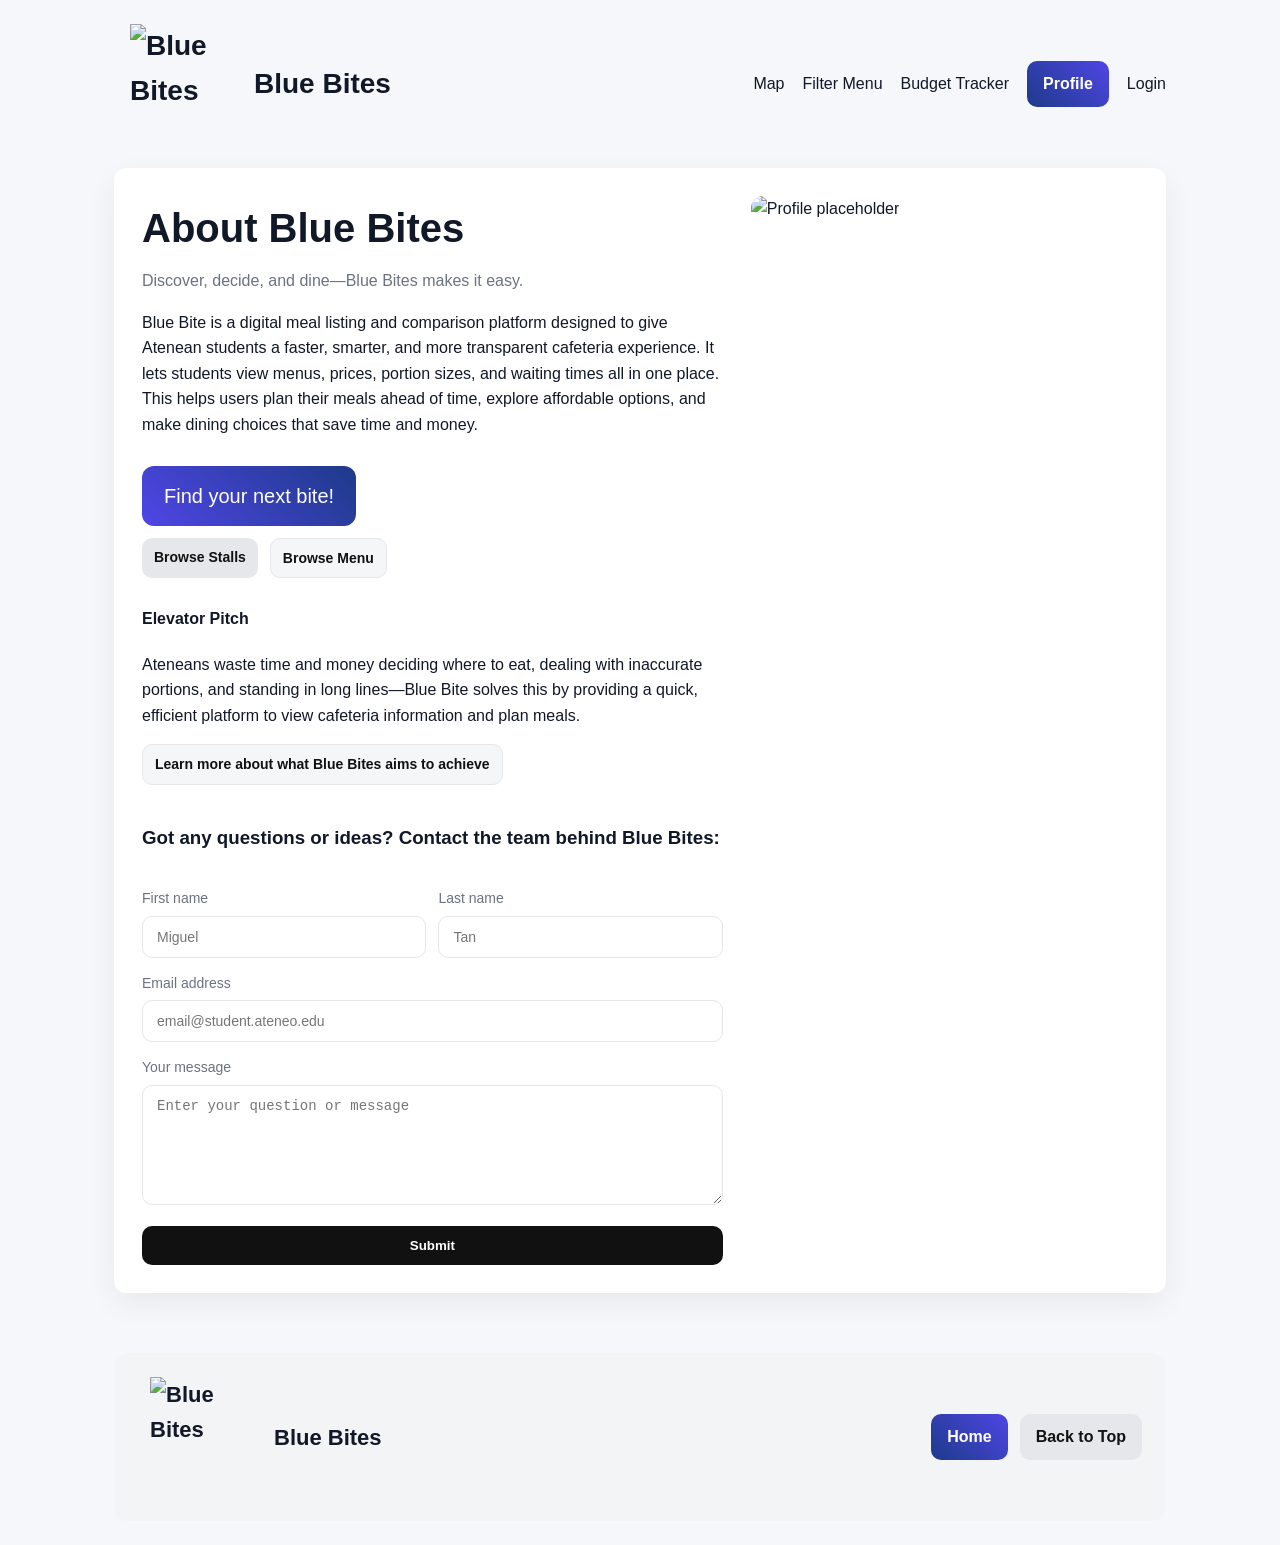
==== index.html @ ed38a84a "Add files via upload" ====
<!DOCTYPE html>
<html lang="en">
<head>
    <meta charset="UTF-8">
    <meta name="viewport" content="width=device-width, initial-scale=1.0">
    <title>Blue Bite — Product Overview</title>
    <link rel="stylesheet" href="./styles.css">
</head>
<body>
    <a id="top"></a>
    <div class="wrapper">
      <header class="header">
        <div class="brand">
          <a href="index.html" style="display:flex;align-items:center;gap:4px;text-decoration:none;color:inherit;">
            <img class="logo-img" src="./assets/eagle logo.png" alt="Blue Bites" />
            <span>Blue Bites</span>
          </a>
        </div>
        <nav class="nav">
          <a href="map.html">Map</a>
          <a href="shop.html#filtersTop">Filter Menu</a>
          <a href="budget.html">Budget Tracker</a>
          <a class="btn" href="profile.html">Profile</a>
          <a href="login.html">Login</a>
        </nav>
      </header>

      <section class="section grid-2">
        <div>
          <h1 class="h1">About Blue Bites</h1>
          <p class="subtle">Discover, decide, and dine—Blue Bites makes it easy.</p>
          <p>Blue Bite is a digital meal listing and comparison platform designed to give Atenean students a faster, smarter, and more transparent cafeteria experience. It lets students view menus, prices, portion sizes, and waiting times all in one place. This helps users plan their meals ahead of time, explore affordable options, and make dining choices that save time and money.</p>
          <a class="btn-cta" href="shop.html" style="margin-top:12px;">Find your next bite!</a>
          <div class="actions" style="margin-top:12px;">
            <a class="action-btn small action-secondary" href="map.html">Browse Stalls</a>
            <a class="action-btn small action-tertiary" href="shop.html">Browse Menu</a>
          </div>

          <h4 class="mt-28 mb-20">Elevator Pitch</h4>
          <p>Ateneans waste time and money deciding where to eat, dealing with inaccurate portions, and standing in long lines—Blue Bite solves this by providing a quick, efficient platform to view cafeteria information and plan meals.</p>
          <div class="actions" style="margin-top:12px;">
            <a class="action-btn small action-tertiary" href="objectives.html">Learn more about what Blue Bites aims to achieve</a>
          </div>

          <form class="form" onsubmit="event.preventDefault(); alert('Thanks! This is a demo form.');">
            <h3 class="mb-20">Got any questions or ideas? Contact the team behind Blue Bites:</h3>
            <div class="row">
              <div>
                <div class="label">First name</div>
                <input class="input" type="text" placeholder="Miguel" />
              </div>
              <div>
                <div class="label">Last name</div>
                <input class="input" type="text" placeholder="Tan" />
              </div>
            </div>
            <div>
              <div class="label">Email address</div>
              <input class="input" type="email" placeholder="email@student.ateneo.edu" />
            </div>
            <div>
              <div class="label">Your message</div>
              <textarea class="textarea" placeholder="Enter your question or message"></textarea>
            </div>
            <button class="submit" type="submit">Submit</button>
          </form>
        </div>
        <div>
          <img class="hero-img" src="https://images.unsplash.com/photo-1541557435984-1c79685a0825?q=80&w=1200&auto=format&fit=crop" alt="Profile placeholder" />
        </div>
      </section>

      <footer class="footer">
        <div class="brand"><a href="index.html" style="display:flex;align-items:center;gap:4px;text-decoration:none;color:inherit;"><img class="logo-img" src="./assets/eagle logo.png" alt="Blue Bites" /><span>Blue Bites</span></a></div>
        <div class="actions">
          <a class="action-btn action-primary" href="index.html">Home</a>
          <a class="action-btn action-secondary" href="#top">Back to Top</a>
        </div>
      </footer>
    </div>
    <script src="./script.js"></script>
</body>
</html>
---- styles.css ----
:root {
  --brand:#1e3a8a; /* deep blue */
  --brand-2:#4f46e5; /* indigo */
  --text:#111827;
  --muted:#6b7280;
  --bg:#f5f7fa;
  --card:#ffffff;
  --radius:12px;
}
* { box-sizing: border-box; }
html, body { height: 100%; }
body {
  font-family: 'Segoe UI', Tahoma, Geneva, Verdana, sans-serif;
  color: var(--text);
  background: var(--bg);
  margin: 0;
  line-height: 1.6;
}
.wrapper { max-width: 1100px; margin: 0 auto; padding: 24px; }

/* Header */
.header { display:flex; align-items:center; justify-content:space-between; margin-bottom: 24px; padding-left: 16px; }
.brand { display:flex; align-items:center; gap:4px; font-weight:800; font-size: 28px; }
.brand .logo-img { width:120px; height:120px; object-fit:contain; display:block; }
.brand span { color: var(--text); }
.nav { display:flex; align-items:center; gap:18px; }
.nav a { color: var(--text); text-decoration:none; font-weight: 500; }
.nav .btn { padding:10px 16px; background: linear-gradient(45deg, var(--brand), var(--brand-2)); color:#fff; border-radius: 10px; font-weight:600; }
.btn-cta { padding:14px 22px; font-size:20px; border-radius:12px; background: linear-gradient(45deg, var(--brand-2), var(--brand)); color:#fff; text-decoration:none; display:inline-block; }

.card { background: var(--card); border-radius: var(--radius); box-shadow: 0 10px 30px rgba(0,0,0,.06); }
.section { padding: 28px; background: var(--card); border-radius: var(--radius); box-shadow: 0 10px 30px rgba(0,0,0,.06); }
.h1 { font-size: 40px; font-weight: 800; margin: 0 0 8px; }
.subtle { color: var(--muted); margin-top:0; }
.grid-2 { display:grid; grid-template-columns: 1.2fr .8fr; gap: 28px; }
@media (max-width: 900px){ .grid-2 { grid-template-columns: 1fr; } }
.hero-img { width:100%; height: 360px; object-fit: cover; border-radius: 12px; }

/* Content */
.lead { color: var(--muted); }

/* Contact form */
.form { margin-top: 20px; display:grid; gap:14px; }
.row { display:grid; grid-template-columns: 1fr 1fr; gap:12px; }
@media (max-width: 700px){ .row { grid-template-columns:1fr; } }
.label { font-size: 14px; color: var(--muted); margin-bottom: 6px; }
.input, .textarea { width:100%; padding:12px 14px; border:1px solid #e5e7eb; border-radius:10px; font-size:14px; }
.textarea { min-height: 120px; resize: vertical; }
.submit { padding:12px 16px; background:#111; color:#fff; border:none; border-radius:10px; font-weight:600; cursor:pointer; }

/* Footer */
.footer { margin-top: 60px; padding: 24px 24px 24px 36px; display:flex; align-items:center; justify-content:space-between; background:#f3f4f6; border-radius: 14px; }
.footer .brand { font-size: 22px; }
.actions { display:flex; gap:12px; }
.action-btn { padding:10px 16px; border-radius:10px; font-weight:600; text-decoration:none; }
.action-btn.small { padding:8px 12px; font-size:14px; }
.action-primary { background: linear-gradient(45deg, var(--brand), var(--brand-2)); color:#fff; }
.action-secondary { background:#e5e7eb; color:#111; }
/* Tertiary: lighter background */
.action-tertiary { background:#f5f6f8; color:#111; border:1px solid #e5e7eb; }
/* Force black text for small action buttons under CTA */
.action-btn.small.action-primary,
.action-btn.small.action-secondary,
.action-btn.small.action-tertiary { color:#111; }

/* Cards grid */
.cards { display:grid; grid-template-columns: repeat(auto-fill, minmax(230px, 1fr)); gap:18px; }
.card-item { background:#fff; padding:14px; border-radius:12px; box-shadow:0 6px 16px rgba(0,0,0,.06); }
.card-item img { width:100%; height:150px; object-fit:cover; border-radius:10px; }
.card-item .name { font-weight:700; margin:10px 0 4px; }
.card-item .desc { color: var(--muted); font-size:14px; }
.card-item .price { font-weight:800; margin-top:6px; }

/* Product detail */
.detail { display:grid; grid-template-columns: 1.1fr .9fr; gap:28px; }
@media (max-width: 900px){ .detail { grid-template-columns:1fr; } }
.detail .media { width:100%; height:360px; object-fit:cover; border-radius:12px; }
.badge { display:inline-block; padding:8px 14px; border-radius:10px; border:1px solid #e5e7eb; background:#fff; }
.favorite { display:inline-block; margin-top:12px; padding:12px 18px; background:#0f172a; color:#fff; border-radius:10px; text-decoration:none; }
.fav-btn { margin-top:10px; padding:8px 12px; border:1px solid #e5e7eb; background:#fff; border-radius:10px; cursor:pointer; }
.fav-btn.active { border-color:#6366f1; background:#eef2ff; }
.checklist { margin-top:10px; display:grid; gap:8px; color:#374151; }

/* Banner */
.banner { position:relative; }
.banner img { width:100%; height: 320px; object-fit:cover; border-radius:12px; }
.banner .title { position:absolute; inset:auto auto 20px 20px; color:#fff; font-size:40px; font-weight:800; text-shadow:0 6px 24px rgba(0,0,0,.45); }
.banner .fav { position:absolute; right:16px; top:12px; background:#fff; padding:8px 10px; border-radius:10px; font-size:12px; }

/* Utility */
.mt-28 { margin-top:28px; }
.mb-20 { margin-bottom:20px; }
.small { font-size: 14px; color: var(--muted); }

/* Filter stub */
.filter { margin: 6px 0 18px; color: var(--muted); }
.chips { display:flex; flex-wrap:wrap; gap:8px; margin-bottom:12px; }
.chip { padding:8px 12px; border:1px solid #e5e7eb; border-radius:999px; cursor:pointer; background:#fff; font-size:14px; }
.chip.active { background:#eef2ff; border-color:#6366f1; }
.filters { display:flex; flex-wrap:wrap; gap:10px; align-items:center; margin-top:10px; }
.input-text { padding:10px 12px; border:1px solid #e5e7eb; border-radius:10px; }
.range { accent-color: var(--brand-2); }
.muted { color: var(--muted); font-size: 14px; }

/* Lists and content helpers */
ul { margin: 8px 0 14px 20px; padding: 0; }
ol { margin: 8px 0 14px 24px; padding: 0; }
li { margin: 6px 0; }
.kicker { color: var(--muted); letter-spacing:.02em; text-transform: uppercase; font-size:12px; font-weight:700; }
.callout { background:#eef2ff; border:1px solid #e0e7ff; padding:12px 14px; border-radius:10px; }
.two-col { display:grid; grid-template-columns: 1fr 1fr; gap: 18px; }
@media (max-width: 900px){ .two-col { grid-template-columns:1fr; } }
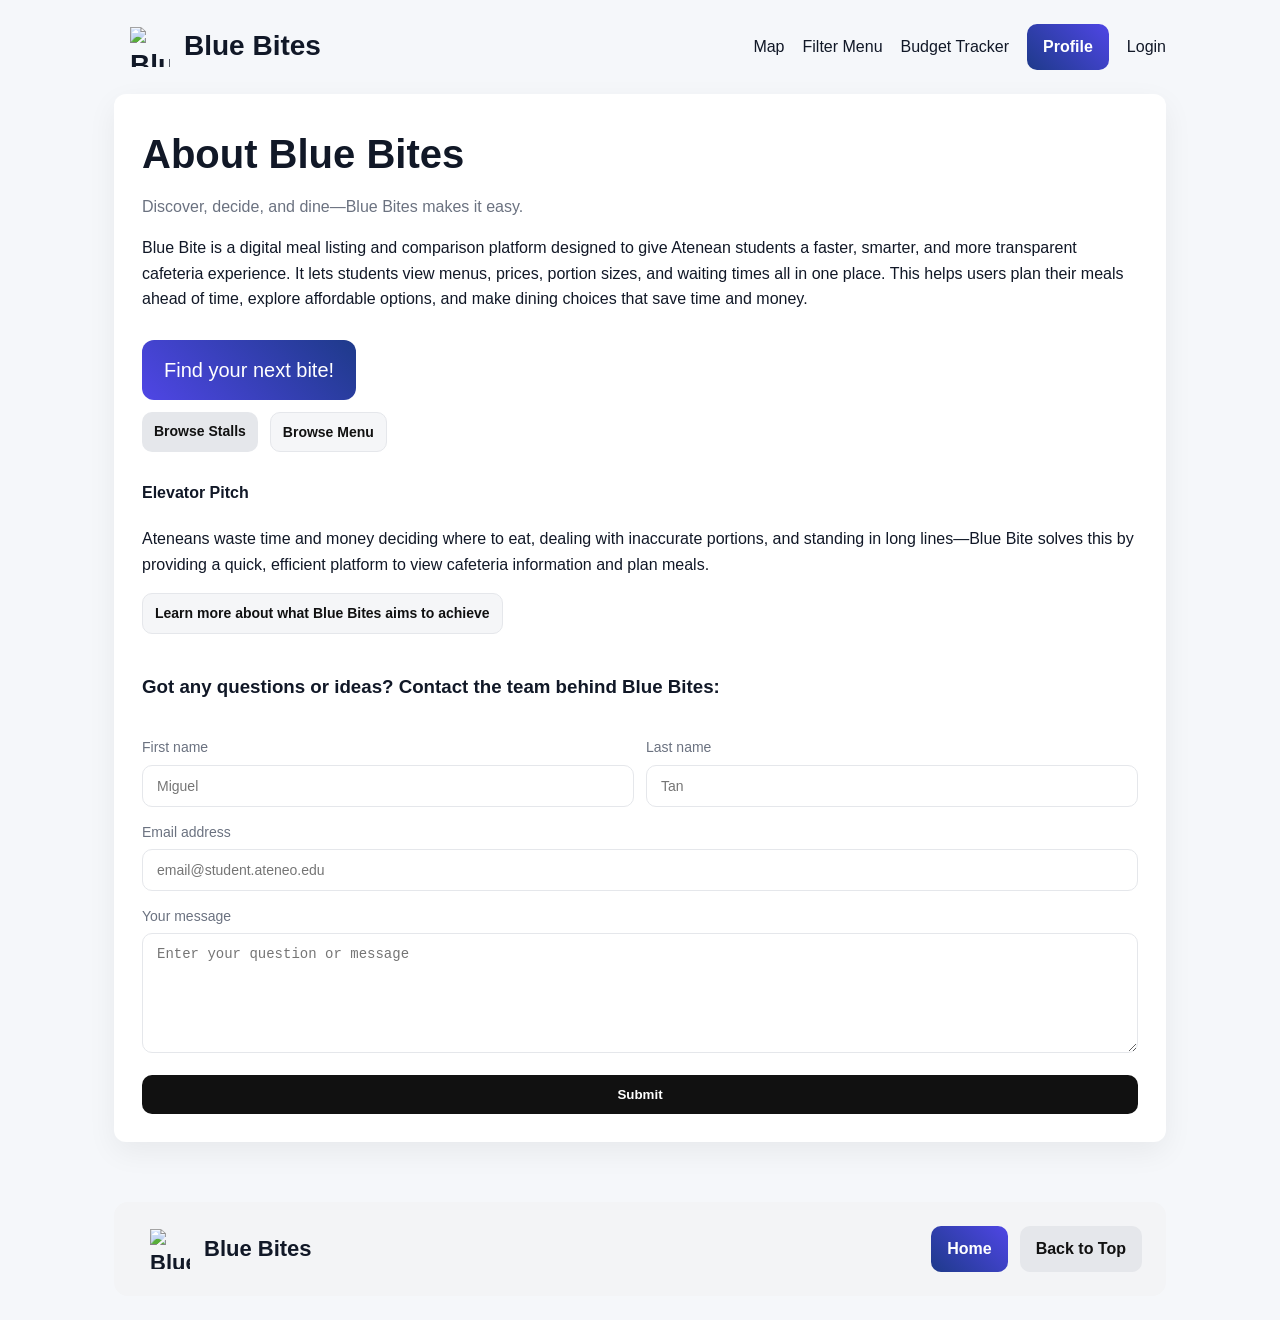
==== commit 5be5f521: "Add files via upload" ====
--- a/index.html
+++ b/index.html
@@ -11,8 +11,8 @@
     <div class="wrapper">
       <header class="header">
         <div class="brand">
-          <a href="index.html" style="display:flex;align-items:center;gap:4px;text-decoration:none;color:inherit;">
-            <img class="logo-img" src="./assets/eagle logo.png" alt="Blue Bites" />
+          <a href="index.html" style="display:flex;align-items:center;gap:14px;text-decoration:none;color:inherit;">
+            <img class="logo-img" src="./assets/eagle.svg" alt="Blue Bites" />
             <span>Blue Bites</span>
           </a>
         </div>
@@ -25,8 +25,8 @@
         </nav>
       </header>
 
-      <section class="section grid-2">
-        <div>
+      <section class="section">
+        <div class="max-w-3xl mx-auto">
           <h1 class="h1">About Blue Bites</h1>
           <p class="subtle">Discover, decide, and dine—Blue Bites makes it easy.</p>
           <p>Blue Bite is a digital meal listing and comparison platform designed to give Atenean students a faster, smarter, and more transparent cafeteria experience. It lets students view menus, prices, portion sizes, and waiting times all in one place. This helps users plan their meals ahead of time, explore affordable options, and make dining choices that save time and money.</p>
@@ -65,13 +65,10 @@
             <button class="submit" type="submit">Submit</button>
           </form>
         </div>
-        <div>
-          <img class="hero-img" src="https://images.unsplash.com/photo-1541557435984-1c79685a0825?q=80&w=1200&auto=format&fit=crop" alt="Profile placeholder" />
-        </div>
       </section>
 
       <footer class="footer">
-        <div class="brand"><a href="index.html" style="display:flex;align-items:center;gap:4px;text-decoration:none;color:inherit;"><img class="logo-img" src="./assets/eagle logo.png" alt="Blue Bites" /><span>Blue Bites</span></a></div>
+        <div class="brand"><a href="index.html" style="display:flex;align-items:center;gap:14px;text-decoration:none;color:inherit;"><img class="logo-img" src="./assets/eagle.svg" alt="Blue Bites" /><span>Blue Bites</span></a></div>
         <div class="actions">
           <a class="action-btn action-primary" href="index.html">Home</a>
           <a class="action-btn action-secondary" href="#top">Back to Top</a>
--- a/styles.css
+++ b/styles.css
@@ -20,8 +20,8 @@
 
 /* Header */
 .header { display:flex; align-items:center; justify-content:space-between; margin-bottom: 24px; padding-left: 16px; }
-.brand { display:flex; align-items:center; gap:4px; font-weight:800; font-size: 28px; }
-.brand .logo-img { width:120px; height:120px; object-fit:contain; display:block; }
+.brand { display:flex; align-items:center; gap:14px; font-weight:800; font-size: 28px; }
+.brand .logo-img { width:40px; height:40px; object-fit:contain; display:block; }
 .brand span { color: var(--text); }
 .nav { display:flex; align-items:center; gap:18px; }
 .nav a { color: var(--text); text-decoration:none; font-weight: 500; }
@@ -35,6 +35,32 @@
 .grid-2 { display:grid; grid-template-columns: 1.2fr .8fr; gap: 28px; }
 @media (max-width: 900px){ .grid-2 { grid-template-columns: 1fr; } }
 .hero-img { width:100%; height: 360px; object-fit: cover; border-radius: 12px; }
+
+/* Budget Inputs */
+.budget-inputs {
+  display: flex;
+  gap: 10px;
+  margin-top: 8px;
+}
+
+.budget-inputs .input {
+  padding: 0.4rem 0.6rem;
+  border: 1px solid #e5e7eb;
+  border-radius: 6px;
+  font-size: 0.9rem;
+  width: 80px;
+}
+
+.budget-inputs .input:focus {
+  outline: none;
+  border-color: #1e3a8a;
+  box-shadow: 0 0 0 2px rgba(30, 58, 138, 0.2);
+}
+
+.budget-inputs span {
+  font-size: 0.9rem;
+  color: #4b5563;
+}
 
 /* Content */
 .lead { color: var(--muted); }
@@ -63,6 +89,342 @@
 .action-btn.small.action-secondary,
 .action-btn.small.action-tertiary { color:#111; }
 
+/* Filter Dropdown */
+.filter-group {
+  position: relative;
+  display: inline-block;
+  margin-right: 12px;
+  margin-bottom: 12px;
+}
+
+.filter-toggle {
+  position: relative;
+  padding: 8px 16px;
+  padding-right: 40px;
+  background: #fff;
+  border: 1px solid #e5e7eb;
+  border-radius: 8px;
+  cursor: pointer;
+  font-size: 14px;
+  font-weight: 500;
+  display: flex;
+  align-items: center;
+  gap: 8px;
+  transition: all 0.2s;
+}
+
+.filter-toggle:hover {
+  background: #f9fafb;
+  border-color: #d1d5db;
+}
+
+.filter-toggle .toggle-icon {
+  position: absolute;
+  right: 12px;
+  top: 50%;
+  transform: translateY(-50%);
+  transition: transform 0.2s;
+  font-size: 10px;
+}
+
+.filter-toggle[aria-expanded="true"] .toggle-icon {
+  transform: translateY(-50%) rotate(180deg);
+}
+
+.filter-options {
+  position: absolute;
+  top: 100%;
+  left: 0;
+  right: 0;
+  background: #fff;
+  border: 1px solid #e5e7eb;
+  border-radius: 8px;
+  margin-top: 4px;
+  padding: 8px;
+  box-shadow: 0 4px 6px -1px rgba(0, 0, 0, 0.1), 0 2px 4px -1px rgba(0, 0, 0, 0.06);
+  z-index: 100;
+  opacity: 0;
+  visibility: hidden;
+  transform: translateY(-8px);
+  transition: all 0.2s;
+  min-width: 180px;
+}
+
+.filter-options[aria-hidden="false"] {
+  opacity: 1;
+  visibility: visible;
+  transform: translateY(0);
+}
+
+/* Card Styles */
+.cards {
+  display: grid;
+  grid-template-columns: repeat(auto-fill, minmax(280px, 1fr));
+  gap: 24px;
+  margin-top: 24px;
+}
+
+.card-item {
+  background: #fff;
+  border-radius: 12px;
+  overflow: hidden;
+  box-shadow: 0 4px 12px rgba(0, 0, 0, 0.08);
+  transition: transform 0.2s, box-shadow 0.2s;
+  display: flex;
+  flex-direction: column;
+}
+
+.card-item:hover {
+  transform: translateY(-4px);
+  box-shadow: 0 8px 16px rgba(0, 0, 0, 0.12);
+}
+
+.card-image {
+  position: relative;
+  height: 180px;
+  overflow: hidden;
+}
+
+.card-image img {
+  width: 100%;
+  height: 100%;
+  object-fit: cover;
+  transition: transform 0.3s ease;
+}
+
+.card-item:hover .card-image img {
+  transform: scale(1.05);
+}
+
+.card-badge {
+  position: absolute;
+  top: 12px;
+  right: 12px;
+  background: rgba(255, 255, 255, 0.95);
+  padding: 4px 12px;
+  border-radius: 20px;
+  font-weight: 700;
+  font-size: 14px;
+  color: #1e3a8a;
+  box-shadow: 0 2px 8px rgba(0, 0, 0, 0.1);
+}
+
+.popular-badge {
+  position: absolute;
+  top: 12px;
+  left: 12px;
+  background: #ff4757;
+  color: white;
+  padding: 4px 10px;
+  border-radius: 4px;
+  font-size: 12px;
+  font-weight: 600;
+  text-transform: uppercase;
+}
+
+.card-content {
+  padding: 16px;
+  flex: 1;
+  display: flex;
+  flex-direction: column;
+}
+
+.card-header {
+  display: flex;
+  justify-content: space-between;
+  align-items: flex-start;
+  margin-bottom: 8px;
+}
+
+.card-title {
+  margin: 0;
+  font-size: 18px;
+  font-weight: 700;
+  color: #1f2937;
+  line-height: 1.3;
+}
+
+.card-rating {
+  display: flex;
+  align-items: center;
+  gap: 4px;
+  background: #f3f4f6;
+  padding: 4px 8px;
+  border-radius: 20px;
+  font-size: 13px;
+  white-space: nowrap;
+}
+
+.stars {
+  color: #f59e0b;
+  font-size: 13px;
+  letter-spacing: 1px;
+}
+
+.rating {
+  font-weight: 600;
+  color: #4b5563;
+  font-size: 12px;
+}
+
+.card-desc {
+  color: #6b7280;
+  font-size: 14px;
+  margin: 8px 0 16px;
+  line-height: 1.5;
+  flex: 1;
+}
+
+.card-meta {
+  display: flex;
+  gap: 16px;
+  margin-bottom: 16px;
+  font-size: 13px;
+  color: #6b7280;
+}
+
+.meta-item {
+  display: flex;
+  align-items: center;
+  gap: 4px;
+}
+
+.card-footer {
+  display: flex;
+  gap: 8px;
+  margin-top: auto;
+}
+
+.btn-add {
+  flex: 1;
+  background: #1e3a8a;
+  color: white;
+  border: none;
+  padding: 10px 16px;
+  border-radius: 8px;
+  font-weight: 600;
+  cursor: pointer;
+  transition: background 0.2s;
+  font-size: 14px;
+}
+
+.btn-add:hover {
+  background: #1e40af;
+}
+
+.btn-favorite {
+  width: 44px;
+  background: white;
+  border: 1px solid #e5e7eb;
+  border-radius: 8px;
+  display: flex;
+  align-items: center;
+  justify-content: center;
+  cursor: pointer;
+  transition: all 0.2s;
+  font-size: 18px;
+  color: #9ca3af;
+}
+
+.btn-favorite:hover {
+  background: #f3f4f6;
+  border-color: #d1d5db;
+  color: #ef4444;
+}
+
+.btn-favorite.active {
+  color: #ef4444;
+}
+
+/* Icons */
+.icon-time::before {
+  content: "🕒";
+  margin-right: 4px;
+}
+
+.icon-fire::before {
+  content: "🔥";
+  margin-right: 4px;
+}
+
+/* Loading and error messages */
+.loading-message,
+.error-message {
+  text-align: center;
+  padding: 20px;
+  color: #6b7280;
+  font-style: italic;
+  grid-column: 1 / -1;
+}
+
+.error-message {
+  color: #ef4444;
+}
+
+.error-message small {
+  color: #9ca3af;
+  font-size: 0.9em;
+}
+
+/* Toast notification */
+.toast {
+  position: fixed;
+  bottom: 20px;
+  left: 50%;
+  transform: translateX(-50%) translateY(100px);
+  background: #1e3a8a;
+  color: white;
+  padding: 12px 24px;
+  border-radius: 8px;
+  box-shadow: 0 4px 12px rgba(0, 0, 0, 0.15);
+  opacity: 0;
+  transition: all 0.3s ease;
+  z-index: 1000;
+}
+
+.toast.show {
+  transform: translateX(-50%) translateY(0);
+  opacity: 1;
+}
+
+.filter-option {
+  display: flex;
+  align-items: center;
+  padding: 8px;
+  border-radius: 6px;
+  cursor: pointer;
+  transition: background-color 0.2s;
+  font-size: 14px;
+  margin: 2px 0;
+}
+
+.filter-option:hover {
+  background-color: #f9fafb;
+}
+
+.filter-option input[type="checkbox"] {
+  margin-right: 8px;
+  width: 16px;
+  height: 16px;
+  cursor: pointer;
+}
+
+.filter-badge {
+  display: inline-flex;
+  align-items: center;
+  justify-content: center;
+  min-width: 20px;
+  height: 20px;
+  padding: 0 6px;
+  background-color: #1e3a8a;
+  color: white;
+  border-radius: 10px;
+  font-size: 12px;
+  font-weight: 600;
+  margin-left: 8px;
+  line-height: 1;
+}
+
 /* Cards grid */
 .cards { display:grid; grid-template-columns: repeat(auto-fill, minmax(230px, 1fr)); gap:18px; }
 .card-item { background:#fff; padding:14px; border-radius:12px; box-shadow:0 6px 16px rgba(0,0,0,.06); }
@@ -102,6 +464,102 @@
 .range { accent-color: var(--brand-2); }
 .muted { color: var(--muted); font-size: 14px; }
 
+/* Stalls list layout */
+.stalls-container {
+  display: flex;
+  flex-direction: column;
+  gap: 1.5rem;
+  margin-top: 2rem;
+  max-width: 1200px;
+  margin-left: auto;
+  margin-right: auto;
+  padding: 0 1rem;
+}
+
+.stall-section {
+  width: 100%;
+  background: white;
+  border-radius: 12px;
+  box-shadow: 0 2px 8px rgba(0,0,0,0.05);
+  overflow: hidden;
+  border: 1px solid #e5e7eb;
+}
+
+.stall-section h2 {
+  margin: 0;
+  padding: 1rem 1.5rem;
+  background: #f8f9fa;
+  font-size: 1.25rem;
+  font-weight: 600;
+  color: #1f2937;
+  border-bottom: 1px solid #e5e7eb;
+}
+
+.stall-list {
+  display: grid;
+  grid-template-columns: repeat(auto-fill, minmax(250px, 1fr));
+  gap: 0;
+  margin: 0;
+  padding: 0;
+  list-style: none;
+}
+
+.stall-item {
+  padding: 0;
+  margin: 0;
+  border-bottom: 1px solid #f0f0f0;
+  transition: background-color 0.2s;
+}
+
+.stall-item:last-child {
+  border-bottom: none;
+}
+
+.stall-item:hover {
+  background-color: #f8f9fa;
+}
+
+.stall-item a {
+  display: flex;
+  align-items: center;
+  gap: 1rem;
+  padding: 1rem 1.5rem;
+  text-decoration: none;
+  color: #374151;
+  transition: background-color 0.2s;
+}
+
+.stall-item img {
+  width: 40px;
+  height: 40px;
+  border-radius: 8px;
+  object-fit: cover;
+  border: 1px solid #e5e7eb;
+  background: white;
+}
+
+.stall-item span {
+  font-size: 0.95rem;
+  font-weight: 500;
+  color: #1f2937;
+}
+
+/* Responsive adjustments */
+@media (max-width: 768px) {
+  .stall-list {
+    grid-template-columns: 1fr;
+  }
+  
+  .stall-item a {
+    padding: 0.75rem 1rem;
+  }
+  
+  .stall-section h2 {
+    padding: 0.75rem 1rem;
+    font-size: 1.1rem;
+  }
+}
+
 /* Lists and content helpers */
 ul { margin: 8px 0 14px 20px; padding: 0; }
 ol { margin: 8px 0 14px 24px; padding: 0; }
